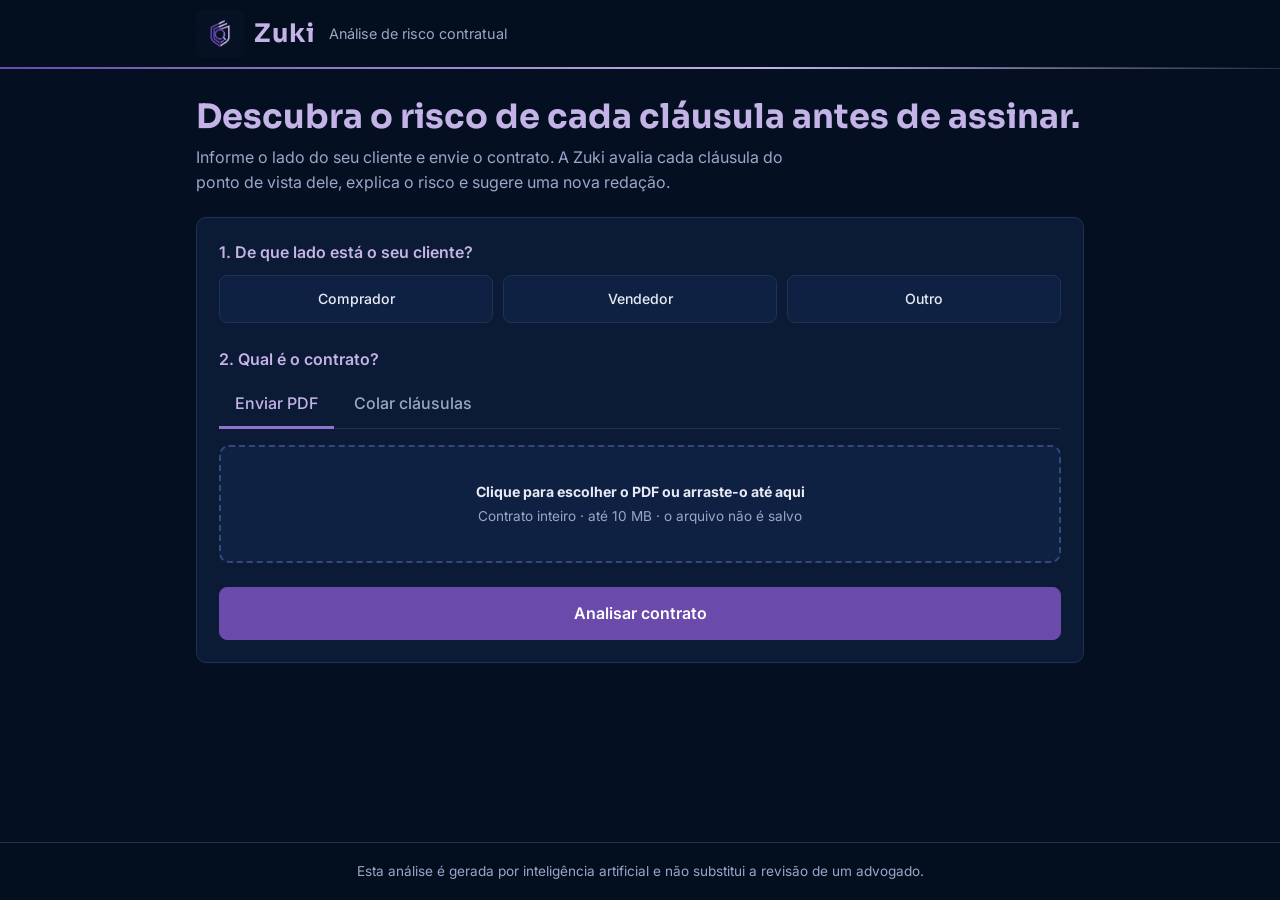
==== public/index.html @ 4d463fc5 "Add files via upload" ====
<!DOCTYPE html>
<html lang="pt-BR">
<head>
  <meta charset="UTF-8">
  <meta name="viewport" content="width=device-width, initial-scale=1">
  <title>Zuki — Análise de risco contratual</title>
  <link rel="preconnect" href="https://fonts.googleapis.com">
  <link rel="stylesheet" href="https://fonts.googleapis.com/css2?family=Inter:wght@400;500;600&family=Sora:wght@600;700&display=swap">
  <link rel="icon" href="logo.webp" type="image/webp">
  <link rel="stylesheet" href="estilo.css">
</head>
<body>
  <header class="topo">
    <div class="conteudo topo-interno">
      <a class="logo" href="/" aria-label="Zuki — início"><img src="logo.webp" alt="" width="48" height="48">Zuki</a>
      <span class="sublogo">Análise de risco contratual</span>
    </div>
  </header>

  <main class="conteudo">
    <!-- ============ FORMULÁRIO ============ -->
    <section id="tela-form">
      <div class="intro">
        <h1>Descubra o risco de cada cláusula antes de assinar.</h1>
        <p>Informe o lado do seu cliente e envie o contrato. A Zuki avalia cada cláusula do ponto de vista dele, explica o risco e sugere uma nova redação.</p>
      </div>

      <form id="form" class="cartao" novalidate>
        <fieldset>
          <legend>1. De que lado está o seu cliente?</legend>
          <div class="lados" role="radiogroup">
            <label class="lado"><input type="radio" name="lado" value="Comprador"><span>Comprador</span></label>
            <label class="lado"><input type="radio" name="lado" value="Vendedor"><span>Vendedor</span></label>
            <label class="lado"><input type="radio" name="lado" value="Outro"><span>Outro</span></label>
          </div>
          <div id="campo-outro" class="oculto">
            <label for="papel-outro">Descreva o papel do cliente</label>
            <input id="papel-outro" type="text" maxlength="100" placeholder="Ex.: locatário, contratante, prestador de serviços">
          </div>
        </fieldset>

        <fieldset>
          <legend>2. Qual é o contrato?</legend>
          <div class="abas" role="tablist">
            <button type="button" role="tab" id="aba-pdf" class="aba ativa" aria-selected="true">Enviar PDF</button>
            <button type="button" role="tab" id="aba-texto" class="aba" aria-selected="false">Colar cláusulas</button>
          </div>

          <div id="painel-pdf">
            <label id="area-pdf" class="area-arquivo" for="arquivo">
              <input id="arquivo" type="file" accept="application/pdf,.pdf">
              <strong id="nome-arquivo">Clique para escolher o PDF ou arraste-o até aqui</strong>
              <span>Contrato inteiro · até 10 MB · o arquivo não é salvo</span>
            </label>
          </div>

          <div id="painel-texto" class="oculto">
            <label for="texto">Cole ou transcreva as cláusulas que deseja analisar</label>
            <textarea id="texto" rows="10" placeholder="CLÁUSULA 1ª – DO OBJETO&#10;..."></textarea>
          </div>
        </fieldset>

        <fieldset id="campo-senha" class="oculto">
          <legend>3. Senha de acesso</legend>
          <input id="senha" type="password" autocomplete="off" placeholder="Senha informada pelo responsável">
        </fieldset>

        <p id="erro-form" class="erro oculto" role="alert"></p>
        <button type="submit" class="botao-principal">Analisar contrato</button>
      </form>
    </section>

    <!-- ============ CARREGANDO ============ -->
    <section id="tela-carregando" class="oculto" aria-live="polite">
      <div class="cartao carregando">
        <div class="spinner" aria-hidden="true"></div>
        <h2 id="msg-carregando">Lendo o contrato…</h2>
        <p>A análise pode levar de alguns segundos a alguns minutos, conforme o tamanho do contrato. Não feche esta página.</p>
      </div>
    </section>

    <!-- ============ RESULTADO ============ -->
    <section id="tela-resultado" class="oculto">
      <div class="barra-acoes nao-imprimir">
        <button type="button" id="btn-nova" class="botao-sec">← Nova análise</button>
        <button type="button" id="btn-pdf" class="botao-principal pequeno">Exportar relatório em PDF</button>
      </div>

      <div id="resumo" class="cartao resumo"></div>

      <div class="filtros nao-imprimir">
        <div>
          <label for="filtro-nota">Filtrar por nota</label>
          <select id="filtro-nota">
            <option value="0">Todas as notas</option>
            <option value="5">5 — Crítico</option>
            <option value="4">4 — Alto</option>
            <option value="3">3 — Moderado</option>
            <option value="2">2 — Baixo</option>
            <option value="1">1 — Mínimo</option>
            <option value="4+">4 ou mais</option>
            <option value="3+">3 ou mais</option>
          </select>
        </div>
        <div>
          <label for="ordem">Ordenar por</label>
          <select id="ordem">
            <option value="contrato">Ordem do contrato</option>
            <option value="maior">Maior risco primeiro</option>
            <option value="menor">Menor risco primeiro</option>
          </select>
        </div>
      </div>

      <div id="lista-clausulas"></div>
      <section id="lacunas" class="oculto"></section>
    </section>
  </main>

  <footer class="rodape">
    <div class="conteudo">Esta análise é gerada por inteligência artificial e não substitui a revisão de um advogado.</div>
  </footer>

  <script src="app.js"></script>
</body>
</html>
---- public/estilo.css ----
/* Identidade da logo: fundo azul-noite, roxo (#6a4aab) e lavanda (#c4b3e6), linhas geométricas */
:root {
  --noite: #030e1f;
  --fundo: #050f22;
  --papel: #0b1a35;
  --papel-2: #0f2142;
  --borda: #1f3156;
  --texto: #e9eaf6;
  --suave: #9aa6c7;
  --roxo: #6a4aab;
  --roxo-claro: #8f72d1;
  --lavanda: #c4b3e6;
  --r1: #3fb27f; --r2: #9ccc3c; --r3: #f0b429; --r4: #f08a3c; --r5: #e5484d;
  --raio: 10px;
  --titulo: "Sora", "Segoe UI", system-ui, sans-serif;
  --sans: "Inter", system-ui, -apple-system, "Segoe UI", Roboto, sans-serif;
  color-scheme: dark;
}

* { box-sizing: border-box; }
html { -webkit-text-size-adjust: 100%; }
body {
  margin: 0; font-family: var(--sans); color: var(--texto); background: var(--fundo);
  line-height: 1.55; min-height: 100vh; display: flex; flex-direction: column;
}
main { flex: 1; padding-block: 28px 48px; }
.conteudo { width: 100%; max-width: 920px; margin-inline: auto; padding-inline: 16px; }
.oculto { display: none !important; }

/* ---------- topo e rodapé ---------- */
.topo { background: var(--noite); border-bottom: 1px solid var(--borda); position: relative; }
.topo::after { content: ""; position: absolute; inset: auto 0 -1px 0; height: 2px; background: linear-gradient(90deg, var(--roxo), var(--lavanda) 60%, transparent); }
.topo-interno { display: flex; align-items: center; gap: 14px; padding-block: 10px; flex-wrap: wrap; }
.logo { display: flex; align-items: center; gap: 10px; font-family: var(--titulo); font-size: 1.6rem; font-weight: 700; color: var(--lavanda); text-decoration: none; letter-spacing: .02em; }
.logo img { width: 48px; height: 48px; display: block; border-radius: 8px; }
.sublogo { color: var(--suave); font-size: .9rem; }
.rodape { background: var(--noite); border-top: 1px solid var(--borda); color: var(--suave); font-size: .85rem; text-align: center; padding-block: 18px; }

/* ---------- formulário ---------- */
.intro h1 { font-family: var(--titulo); font-size: clamp(1.5rem, 4vw, 2.1rem); line-height: 1.2; color: var(--lavanda); margin: 0 0 8px; text-wrap: balance; }
.intro p { color: var(--suave); margin: 0 0 22px; max-width: 62ch; }
.cartao { background: var(--papel); border: 1px solid var(--borda); border-radius: var(--raio); padding: 22px; }
fieldset { border: 0; padding: 0; margin: 0 0 24px; min-width: 0; }
legend { font-weight: 600; color: var(--lavanda); margin-bottom: 10px; padding: 0; }
label { font-size: .88rem; font-weight: 500; display: block; margin-bottom: 6px; }

.lados { display: flex; gap: 10px; flex-wrap: wrap; }
.lado { flex: 1 1 130px; margin: 0; position: relative; }
.lado input { position: absolute; opacity: 0; pointer-events: none; }
.lado span { display: block; text-align: center; padding: 12px; border: 1.5px solid var(--borda); border-radius: 8px; cursor: pointer; font-weight: 500; transition: .15s; background: var(--papel-2); }
.lado span:hover { border-color: var(--roxo-claro); }
.lado input:checked + span { border-color: var(--lavanda); background: var(--roxo); color: #fff; }
.lado input:focus-visible + span { outline: 3px solid var(--lavanda); outline-offset: 2px; }
#campo-outro { margin-top: 14px; }

input[type=text], input[type=password], textarea, select {
  width: 100%; font: inherit; padding: 10px 12px; border: 1.5px solid var(--borda); border-radius: 8px; background: var(--papel-2); color: var(--texto);
}
::placeholder { color: #6f7ba0; }
textarea { resize: vertical; min-height: 180px; }
input:focus, textarea:focus, select:focus { outline: 3px solid rgba(196,179,230,.4); border-color: var(--lavanda); }

.abas { display: flex; gap: 4px; border-bottom: 1.5px solid var(--borda); margin-bottom: 16px; }
.aba { font: inherit; background: none; border: 0; padding: 10px 16px; cursor: pointer; color: var(--suave); border-bottom: 3px solid transparent; margin-bottom: -1.5px; font-weight: 500; }
.aba.ativa { color: var(--lavanda); border-bottom-color: var(--roxo-claro); }

.area-arquivo { display: flex; flex-direction: column; align-items: center; gap: 4px; text-align: center; cursor: pointer; border: 2px dashed #34497a; border-radius: var(--raio); padding: 34px 16px; background: var(--papel-2); margin: 0; transition: .15s; position: relative; }
.area-arquivo:hover, .area-arquivo.arrastando { border-color: var(--lavanda); }
.area-arquivo input { position: absolute; opacity: 0; width: 1px; height: 1px; }
.area-arquivo span { color: var(--suave); font-size: .85rem; font-weight: 400; }
.area-arquivo.tem-arquivo { border-style: solid; border-color: var(--r1); }

.erro { background: #3a1a24; color: #ffb4b8; border: 1px solid #6b2f3a; padding: 10px 14px; border-radius: 8px; margin: 0 0 16px; }

.botao-principal, .botao-sec { font: inherit; font-weight: 600; border-radius: 8px; cursor: pointer; padding: 13px 22px; border: 1.5px solid var(--roxo); }
.botao-principal { background: var(--roxo); color: #fff; width: 100%; font-size: 1rem; }
.botao-principal:hover { background: var(--roxo-claro); border-color: var(--roxo-claro); }
.botao-principal.pequeno { width: auto; padding: 9px 16px; font-size: .9rem; }
.botao-sec { background: transparent; color: var(--lavanda); padding: 9px 16px; font-size: .9rem; border-color: var(--borda); }
.botao-sec:hover { border-color: var(--lavanda); }
button:focus-visible { outline: 3px solid var(--lavanda); outline-offset: 2px; }

/* ---------- carregando ---------- */
.carregando { text-align: center; padding: 56px 22px; }
.carregando h2 { font-family: var(--titulo); color: var(--lavanda); margin: 18px 0 6px; }
.carregando p { color: var(--suave); max-width: 50ch; margin: 0 auto; }
.spinner { width: 46px; height: 46px; margin: 0 auto; border: 4px solid var(--borda); border-top-color: var(--lavanda); border-radius: 50%; animation: gira .9s linear infinite; }
@keyframes gira { to { transform: rotate(360deg); } }
@media (prefers-reduced-motion: reduce) { .spinner { animation-duration: 3s; } }

/* ---------- resultado ---------- */
.barra-acoes { display: flex; justify-content: space-between; gap: 10px; flex-wrap: wrap; margin-bottom: 16px; }
.resumo h2 { font-family: var(--titulo); color: var(--lavanda); margin: 0 0 14px; font-size: 1.35rem; }
.resumo-grade { display: grid; grid-template-columns: 1fr 1fr; gap: 14px 24px; margin: 0 0 18px; }
.resumo-grade div { min-width: 0; }
.resumo dt { font-size: .74rem; text-transform: uppercase; letter-spacing: .07em; color: var(--suave); }
.resumo dd { margin: 2px 0 0; font-weight: 500; }
.nota-media { display: flex; align-items: center; gap: 16px; padding: 14px 0; border-block: 1px solid var(--borda); margin-bottom: 16px; flex-wrap: wrap; }
.nota-1 { --cor: var(--r1); } .nota-2 { --cor: var(--r2); } .nota-3 { --cor: var(--r3); } .nota-4 { --cor: var(--r4); } .nota-5 { --cor: var(--r5); }
.selo { display: inline-flex; align-items: center; justify-content: center; min-width: 54px; height: 54px; padding-inline: 8px; border-radius: 12px; color: #08121f; font-weight: 700; font-size: 1.45rem; font-family: var(--titulo); background: var(--cor, var(--suave)); }
.barras { flex: 1 1 260px; display: grid; gap: 5px; min-width: 0; }
.barra-linha { display: grid; grid-template-columns: 92px 1fr 28px; align-items: center; gap: 8px; font-size: .82rem; }
.barra-fundo { background: var(--papel-2); height: 10px; border-radius: 6px; overflow: hidden; }
.barra-fundo i { display: block; height: 100%; background: var(--cor); border-radius: 6px; }
.criticas h3 { font-family: var(--titulo); color: var(--lavanda); font-size: 1.05rem; margin: 0 0 8px; }
.criticas ol { margin: 0; padding: 0; list-style: none; display: grid; gap: 6px; }
.criticas button { font: inherit; color: inherit; width: 100%; text-align: left; display: flex; gap: 10px; align-items: baseline; background: var(--papel-2); border: 1px solid var(--borda); border-left: 5px solid var(--cor); border-radius: 8px; padding: 8px 12px; cursor: pointer; }
.criticas button:hover { border-color: var(--lavanda); border-left-color: var(--cor); }
.criticas .mini { font-weight: 700; color: var(--cor); }

.filtros { display: flex; gap: 14px; flex-wrap: wrap; margin: 22px 0 14px; }
.filtros > div { flex: 1 1 200px; min-width: 0; }

.clausula { background: var(--papel); border: 1px solid var(--borda); border-left: 8px solid var(--cor); border-radius: var(--raio); margin-bottom: 16px; overflow: hidden; scroll-margin-top: 16px; }
.clausula.destaque { box-shadow: 0 0 0 3px var(--lavanda); }
.cl-topo { display: flex; gap: 14px; align-items: center; padding: 14px 18px; border-bottom: 1px solid var(--borda); }
.cl-topo .selo { height: 46px; min-width: 46px; font-size: 1.2rem; }
.cl-titulo { font-family: var(--titulo); font-size: 1.05rem; font-weight: 600; color: var(--texto); margin: 0; overflow-wrap: anywhere; }
.cl-nivel { font-size: .8rem; color: var(--suave); }
.cl-corpo { padding: 14px 18px 18px; display: grid; gap: 14px; }
.cl-corpo h4 { margin: 0 0 4px; font-size: .74rem; text-transform: uppercase; letter-spacing: .07em; color: var(--suave); }
.cl-corpo p { margin: 0; white-space: pre-line; overflow-wrap: anywhere; }
.etiquetas { display: flex; flex-wrap: wrap; gap: 6px; }
.etiqueta { font-size: .8rem; background: rgba(106,74,171,.25); color: var(--lavanda); border: 1px solid rgba(143,114,209,.5); padding: 2px 10px; border-radius: 99px; }
details.original summary { cursor: pointer; font-weight: 500; color: var(--lavanda); }
details.original blockquote { margin: 8px 0 0; padding: 10px 14px; background: var(--papel-2); border-left: 3px solid var(--roxo); white-space: pre-wrap; font-size: .9rem; color: #cfd4ea; overflow-wrap: anywhere; }
.melhorar { background: var(--papel-2); border: 1px solid var(--borda); border-radius: 8px; padding: 12px 14px; display: grid; gap: 10px; }
.redacao { background: var(--noite); border: 1px dashed var(--roxo-claro); border-radius: 6px; padding: 10px 12px; font-size: .92rem; white-space: pre-wrap; overflow-wrap: anywhere; }
.copiar { font: inherit; font-size: .8rem; justify-self: start; color: var(--lavanda); background: transparent; border: 1px solid var(--borda); border-radius: 6px; padding: 4px 10px; cursor: pointer; }
.copiar:hover { border-color: var(--lavanda); }
.vazio { text-align: center; color: var(--suave); padding: 30px; }

#lacunas { margin-top: 32px; }
.lacunas-titulo { font-family: var(--titulo); color: var(--lavanda); font-size: 1.2rem; margin: 0 0 10px; }
.lacuna { background: var(--papel); border: 1px solid var(--borda); border-left: 8px solid var(--roxo-claro); border-radius: var(--raio); padding: 14px 18px; margin-bottom: 12px; }
.lacuna h3 { margin: 0 0 4px; font-size: 1rem; display: flex; gap: 8px; align-items: center; flex-wrap: wrap; }
.lacuna p { margin: 6px 0 0; white-space: pre-line; overflow-wrap: anywhere; }
.tag { font-family: var(--sans); font-size: .72rem; font-weight: 600; text-transform: uppercase; letter-spacing: .05em; padding: 2px 8px; border-radius: 99px; background: rgba(196,179,230,.15); color: var(--lavanda); }

@media (max-width: 600px) {
  .resumo-grade { grid-template-columns: 1fr; }
  .cartao { padding: 16px; }
  .barra-acoes .botao-principal { width: 100%; }
}

/* ---------- impressão / exportar PDF (versão clara, para gastar menos tinta) ---------- */
@media print {
  @page { margin: 14mm; }
  :root { --fundo: #fff; --papel: #fff; --papel-2: #f4f2fa; --noite: #fff; --borda: #cfc9e2; --texto: #1c1f2e; --suave: #55597a; --lavanda: #3d2a78; --roxo: #6a4aab; --roxo-claro: #6a4aab; }
  body { background: #fff; font-size: 11pt; }
  .nao-imprimir { display: none !important; }
  main { padding: 10px 0; }
  .cartao, .lacuna { break-inside: avoid; }
  .clausula { break-inside: auto; }
  .cl-topo, .melhorar { break-inside: avoid; }
  .redacao { background: #fff; }
  .selo, .barra-fundo i, .clausula, .lacuna, .etiqueta { -webkit-print-color-adjust: exact; print-color-adjust: exact; }
  .rodape { border-top: 1px solid #999; padding-block: 8px; }
}
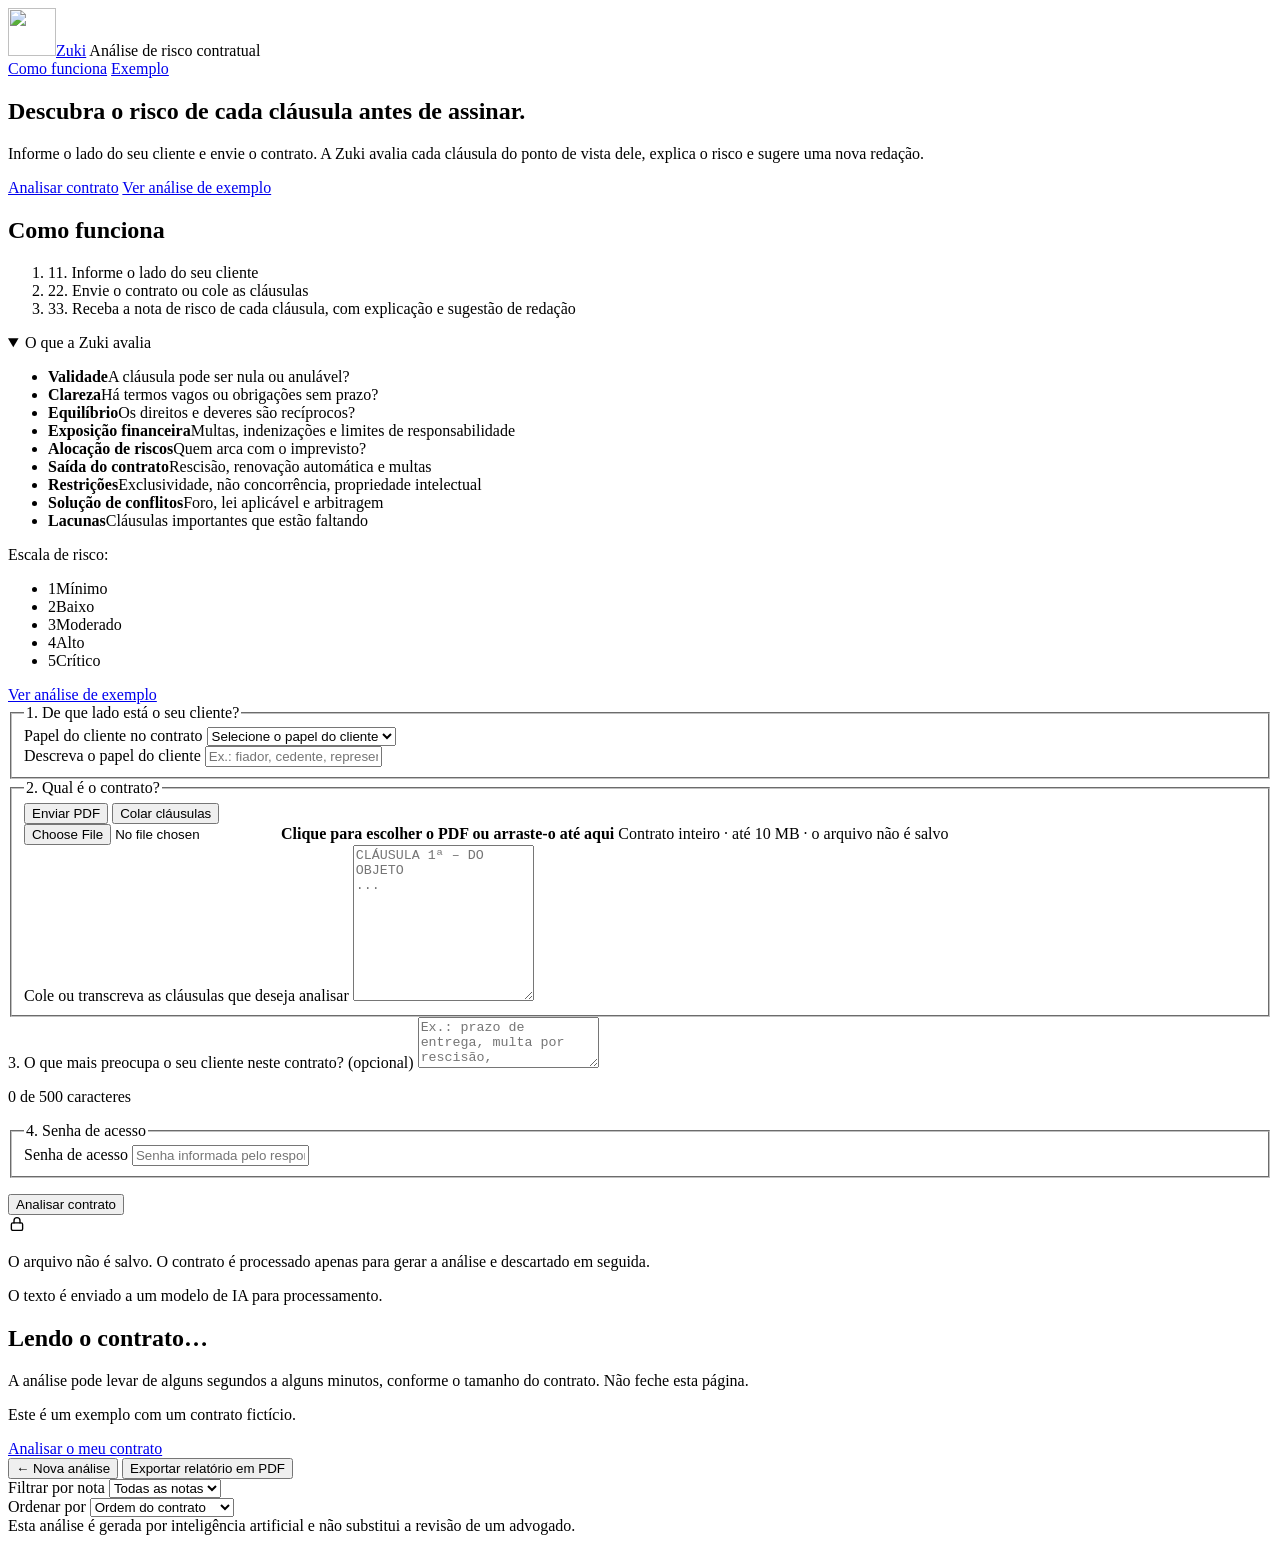
==== commit 408a83e2: "Improve Zuki site with new example page and maintain existing functionality (6ac4f4fc9bf17bae4a51110" ====
--- a/public/index.html
+++ b/public/index.html
@@ -6,14 +6,18 @@
   <title>Zuki — Análise de risco contratual</title>
   <link rel="preconnect" href="https://fonts.googleapis.com">
   <link rel="stylesheet" href="https://fonts.googleapis.com/css2?family=Inter:wght@400;500;600&family=Sora:wght@600;700&display=swap">
-  <link rel="icon" href="logo.webp" type="image/webp">
-  <link rel="stylesheet" href="estilo.css">
+  <link rel="icon" href="/logo.webp" type="image/webp">
+  <link rel="stylesheet" href="/estilo.css">
 </head>
 <body>
   <header class="topo">
     <div class="conteudo topo-interno">
-      <a class="logo" href="/" aria-label="Zuki — início"><img src="logo.webp" alt="" width="48" height="48">Zuki</a>
+      <a class="logo" href="/" aria-label="Zuki — início"><img src="/logo.webp" alt="" width="48" height="48">Zuki</a>
       <span class="sublogo">Análise de risco contratual</span>
+      <nav class="menu" aria-label="Menu principal">
+        <a href="/#como-funciona">Como funciona</a>
+        <a href="/exemplo" id="menu-exemplo">Exemplo</a>
+      </nav>
     </div>
   </header>
 
@@ -23,19 +27,91 @@
       <div class="intro">
         <h1>Descubra o risco de cada cláusula antes de assinar.</h1>
         <p>Informe o lado do seu cliente e envie o contrato. A Zuki avalia cada cláusula do ponto de vista dele, explica o risco e sugere uma nova redação.</p>
-      </div>
+        <div class="intro-acoes">
+          <a href="#form" class="botao-principal link-botao">Analisar contrato</a>
+          <a href="/exemplo" class="botao-sec link-botao">Ver análise de exemplo</a>
+        </div>
+      </div>
+
+      <section id="como-funciona" class="como-funciona" aria-labelledby="titulo-como-funciona">
+        <h2 id="titulo-como-funciona" class="secao-titulo">Como funciona</h2>
+        <ol class="passos">
+          <li><span class="passo-num" aria-hidden="true">1</span><span><span class="sr-only">1. </span>Informe o lado do seu cliente</span></li>
+          <li><span class="passo-num" aria-hidden="true">2</span><span><span class="sr-only">2. </span>Envie o contrato ou cole as cláusulas</span></li>
+          <li><span class="passo-num" aria-hidden="true">3</span><span><span class="sr-only">3. </span>Receba a nota de risco de cada cláusula, com explicação e sugestão de redação</span></li>
+        </ol>
+
+        <details id="criterios-det" class="criterios-det" open>
+          <summary class="subtitulo">O que a Zuki avalia</summary>
+          <ul class="criterios-lista">
+            <li><strong>Validade</strong><span>A cláusula pode ser nula ou anulável?</span></li>
+            <li><strong>Clareza</strong><span>Há termos vagos ou obrigações sem prazo?</span></li>
+            <li><strong>Equilíbrio</strong><span>Os direitos e deveres são recíprocos?</span></li>
+            <li><strong>Exposição financeira</strong><span>Multas, indenizações e limites de responsabilidade</span></li>
+            <li><strong>Alocação de riscos</strong><span>Quem arca com o imprevisto?</span></li>
+            <li><strong>Saída do contrato</strong><span>Rescisão, renovação automática e multas</span></li>
+            <li><strong>Restrições</strong><span>Exclusividade, não concorrência, propriedade intelectual</span></li>
+            <li><strong>Solução de conflitos</strong><span>Foro, lei aplicável e arbitragem</span></li>
+            <li><strong>Lacunas</strong><span>Cláusulas importantes que estão faltando</span></li>
+          </ul>
+        </details>
+
+        <div class="escala">
+          <span class="escala-rotulo">Escala de risco:</span>
+          <ul class="escala-lista">
+            <li class="nota-1"><span class="selo mini-selo">1</span>Mínimo</li>
+            <li class="nota-2"><span class="selo mini-selo">2</span>Baixo</li>
+            <li class="nota-3"><span class="selo mini-selo">3</span>Moderado</li>
+            <li class="nota-4"><span class="selo mini-selo">4</span>Alto</li>
+            <li class="nota-5"><span class="selo mini-selo">5</span>Crítico</li>
+          </ul>
+          <a href="/exemplo" class="botao-sec link-botao">Ver análise de exemplo</a>
+        </div>
+      </section>
 
       <form id="form" class="cartao" novalidate>
         <fieldset>
           <legend>1. De que lado está o seu cliente?</legend>
-          <div class="lados" role="radiogroup">
-            <label class="lado"><input type="radio" name="lado" value="Comprador"><span>Comprador</span></label>
-            <label class="lado"><input type="radio" name="lado" value="Vendedor"><span>Vendedor</span></label>
-            <label class="lado"><input type="radio" name="lado" value="Outro"><span>Outro</span></label>
-          </div>
+          <label for="lado">Papel do cliente no contrato</label>
+          <select id="lado" name="lado" required>
+            <option value="" selected disabled>Selecione o papel do cliente</option>
+            <optgroup label="Compra e venda">
+              <option value="Comprador" data-contrato="compra e venda">Comprador</option>
+              <option value="Vendedor" data-contrato="compra e venda">Vendedor</option>
+            </optgroup>
+            <optgroup label="Locação">
+              <option value="Locador" data-contrato="locação">Locador</option>
+              <option value="Locatário" data-contrato="locação">Locatário</option>
+            </optgroup>
+            <optgroup label="Prestação de serviços">
+              <option value="Contratante" data-contrato="prestação de serviços">Contratante</option>
+              <option value="Contratado (prestador)" data-contrato="prestação de serviços">Contratado (prestador)</option>
+            </optgroup>
+            <optgroup label="Trabalho">
+              <option value="Empregador" data-contrato="trabalho">Empregador</option>
+              <option value="Empregado" data-contrato="trabalho">Empregado</option>
+            </optgroup>
+            <optgroup label="Empréstimo ou financiamento">
+              <option value="Credor" data-contrato="empréstimo ou financiamento">Credor</option>
+              <option value="Devedor" data-contrato="empréstimo ou financiamento">Devedor</option>
+            </optgroup>
+            <optgroup label="Franquia">
+              <option value="Franqueador" data-contrato="franquia">Franqueador</option>
+              <option value="Franqueado" data-contrato="franquia">Franqueado</option>
+            </optgroup>
+            <optgroup label="Licenciamento">
+              <option value="Licenciante" data-contrato="licenciamento">Licenciante</option>
+              <option value="Licenciado" data-contrato="licenciamento">Licenciado</option>
+            </optgroup>
+            <optgroup label="Sociedade ou investimento">
+              <option value="Sócio ou investidor" data-contrato="sociedade ou investimento">Sócio ou investidor</option>
+              <option value="Sociedade" data-contrato="sociedade ou investimento">Sociedade</option>
+            </optgroup>
+            <option value="Outro">Outro</option>
+          </select>
           <div id="campo-outro" class="oculto">
             <label for="papel-outro">Descreva o papel do cliente</label>
-            <input id="papel-outro" type="text" maxlength="100" placeholder="Ex.: locatário, contratante, prestador de serviços">
+            <input id="papel-outro" type="text" maxlength="100" placeholder="Ex.: fiador, cedente, representante comercial">
           </div>
         </fieldset>
 
@@ -60,13 +136,27 @@
           </div>
         </fieldset>
 
+        <div class="passo">
+          <label for="preocupacoes" class="titulo-passo">3. O que mais preocupa o seu cliente neste contrato? (opcional)</label>
+          <textarea id="preocupacoes" class="curto" rows="3" maxlength="500" aria-describedby="contador-preocupacoes" placeholder="Ex.: prazo de entrega, multa por rescisão, responsabilidade por defeitos"></textarea>
+          <p id="contador-preocupacoes" class="contador">0 de 500 caracteres</p>
+        </div>
+
         <fieldset id="campo-senha" class="oculto">
-          <legend>3. Senha de acesso</legend>
+          <legend>4. Senha de acesso</legend>
+          <label for="senha" class="sr-only">Senha de acesso</label>
           <input id="senha" type="password" autocomplete="off" placeholder="Senha informada pelo responsável">
         </fieldset>
 
         <p id="erro-form" class="erro oculto" role="alert"></p>
         <button type="submit" class="botao-principal">Analisar contrato</button>
+        <div class="privacidade">
+          <svg class="cadeado" viewBox="0 0 24 24" width="18" height="18" aria-hidden="true" focusable="false"><rect x="4.5" y="10.5" width="15" height="10" rx="2" fill="none" stroke="currentColor" stroke-width="1.8"/><path d="M8 10.5V7.5a4 4 0 0 1 8 0v3" fill="none" stroke="currentColor" stroke-width="1.8" stroke-linecap="round"/></svg>
+          <div>
+            <p>O arquivo não é salvo. O contrato é processado apenas para gerar a análise e descartado em seguida.</p>
+            <p class="privacidade-menor">O texto é enviado a um modelo de IA para processamento.</p>
+          </div>
+        </div>
       </form>
     </section>
 
@@ -81,6 +171,10 @@
 
     <!-- ============ RESULTADO ============ -->
     <section id="tela-resultado" class="oculto">
+      <div id="faixa-exemplo" class="faixa-exemplo oculto" role="note">
+        <p>Este é um exemplo com um contrato fictício.</p>
+        <a href="/#form" class="botao-principal pequeno link-botao nao-imprimir">Analisar o meu contrato</a>
+      </div>
       <div class="barra-acoes nao-imprimir">
         <button type="button" id="btn-nova" class="botao-sec">← Nova análise</button>
         <button type="button" id="btn-pdf" class="botao-principal pequeno">Exportar relatório em PDF</button>
@@ -121,6 +215,6 @@
     <div class="conteudo">Esta análise é gerada por inteligência artificial e não substitui a revisão de um advogado.</div>
   </footer>
 
-  <script src="app.js"></script>
+  <script src="/app.js"></script>
 </body>
 </html>
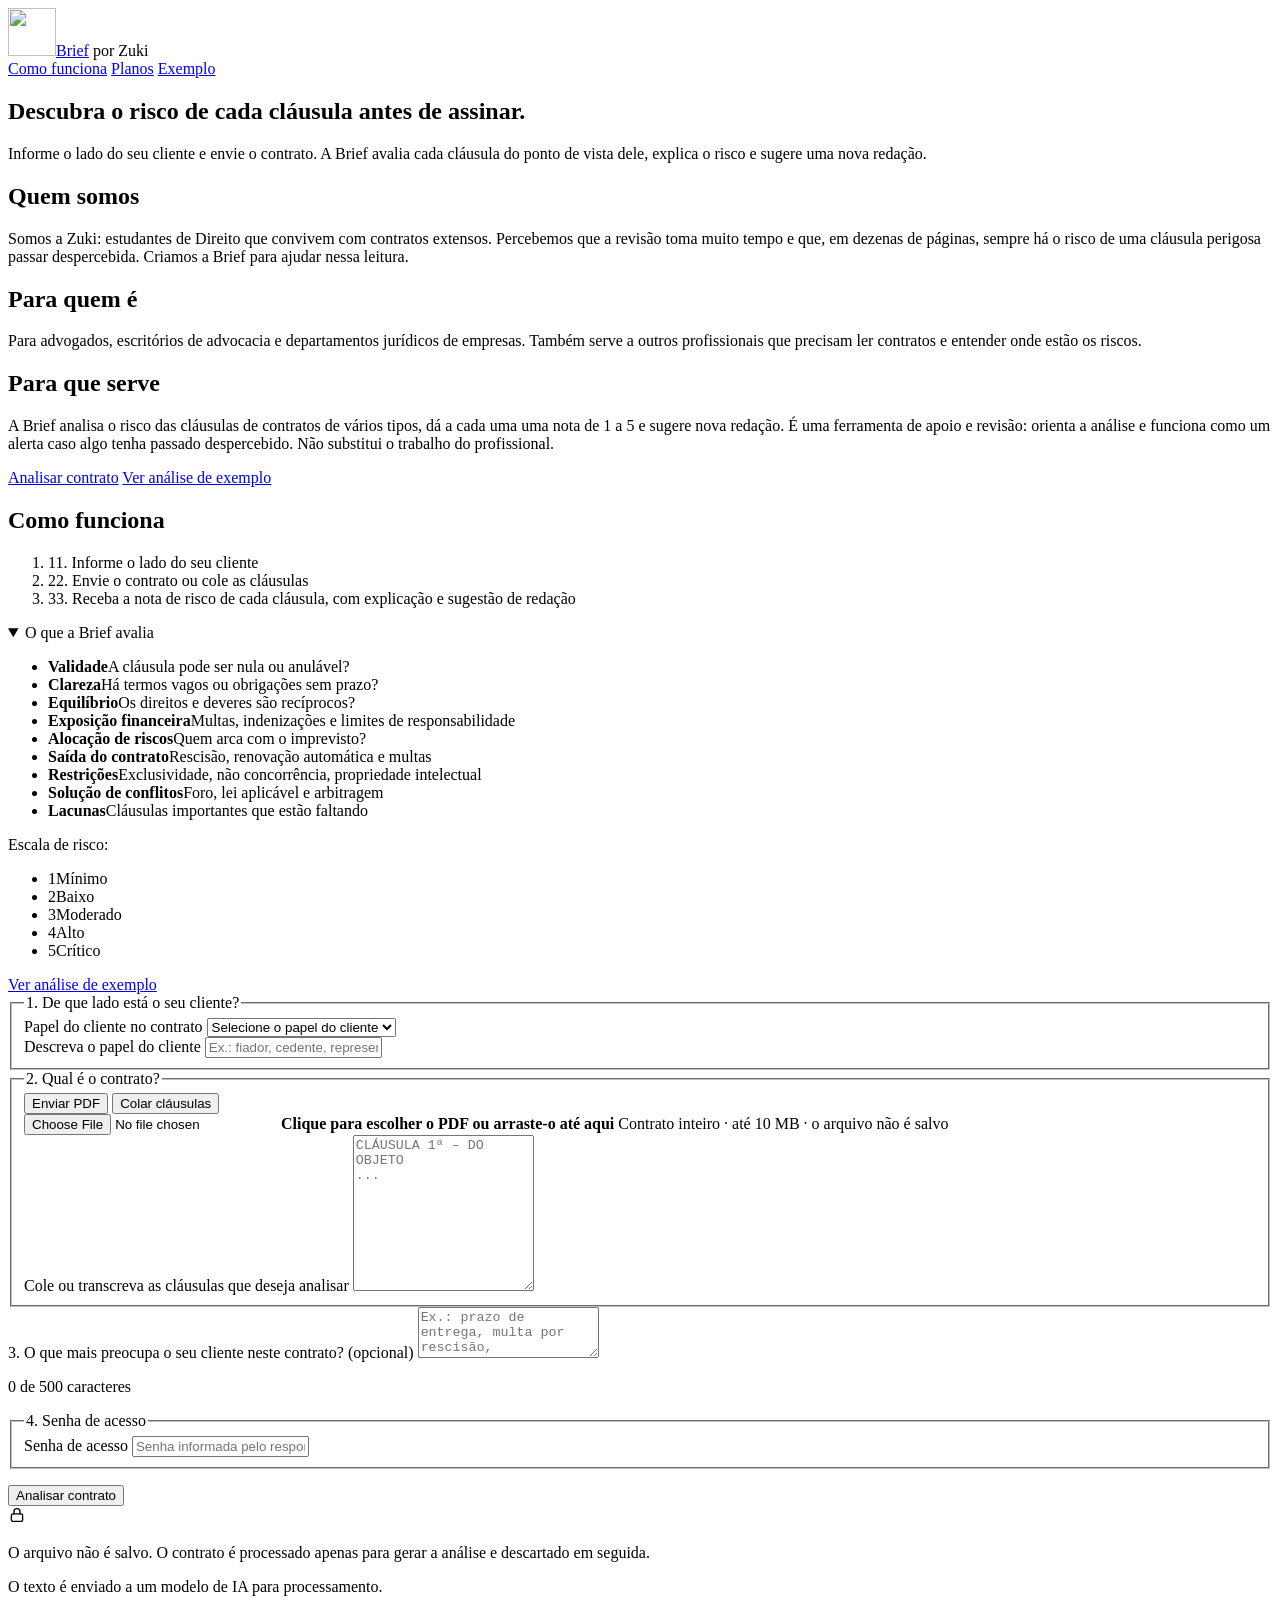
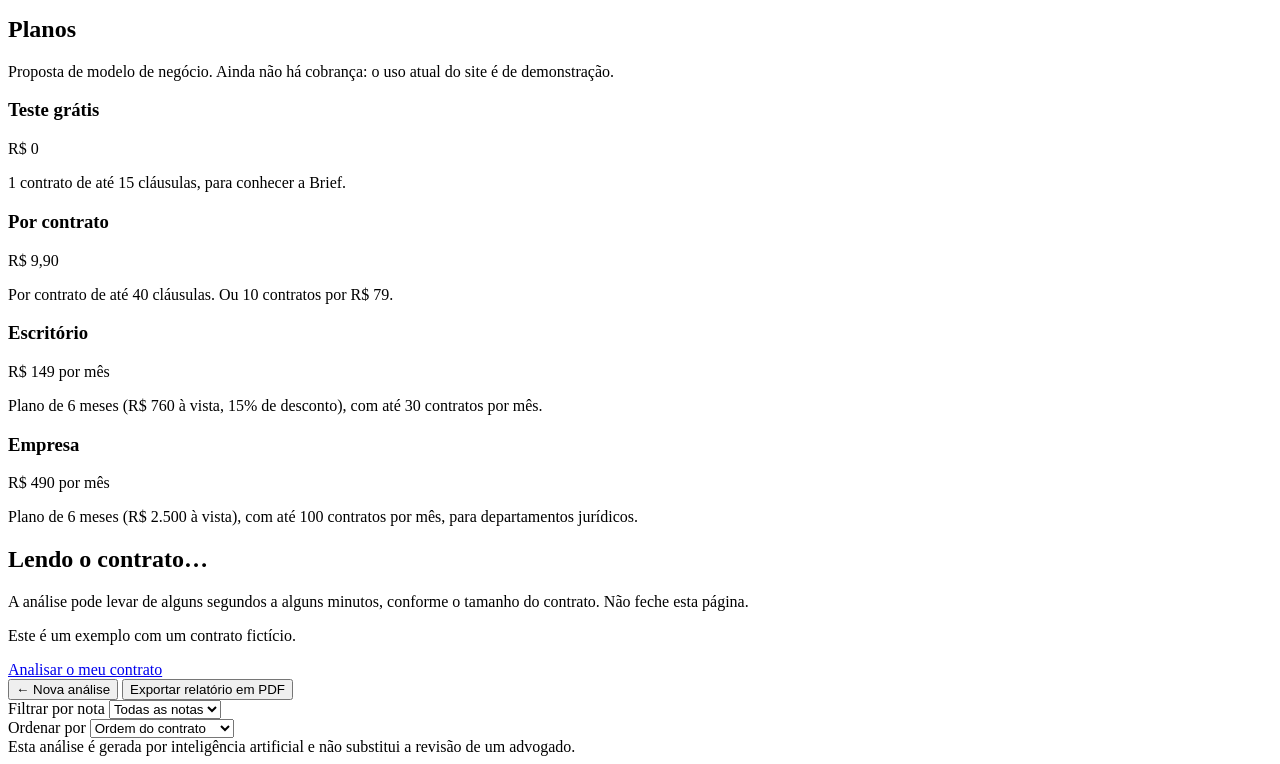
==== commit 7dfc89cb: "Add files via upload" ====
--- a/public/index.html
+++ b/public/index.html
@@ -1,220 +1,264 @@
-<!DOCTYPE html>
-<html lang="pt-BR">
-<head>
-  <meta charset="UTF-8">
-  <meta name="viewport" content="width=device-width, initial-scale=1">
-  <title>Zuki — Análise de risco contratual</title>
-  <link rel="preconnect" href="https://fonts.googleapis.com">
-  <link rel="stylesheet" href="https://fonts.googleapis.com/css2?family=Inter:wght@400;500;600&family=Sora:wght@600;700&display=swap">
-  <link rel="icon" href="/logo.webp" type="image/webp">
-  <link rel="stylesheet" href="/estilo.css">
-</head>
-<body>
-  <header class="topo">
-    <div class="conteudo topo-interno">
-      <a class="logo" href="/" aria-label="Zuki — início"><img src="/logo.webp" alt="" width="48" height="48">Zuki</a>
-      <span class="sublogo">Análise de risco contratual</span>
-      <nav class="menu" aria-label="Menu principal">
-        <a href="/#como-funciona">Como funciona</a>
-        <a href="/exemplo" id="menu-exemplo">Exemplo</a>
-      </nav>
-    </div>
-  </header>
-
-  <main class="conteudo">
-    <!-- ============ FORMULÁRIO ============ -->
-    <section id="tela-form">
-      <div class="intro">
-        <h1>Descubra o risco de cada cláusula antes de assinar.</h1>
-        <p>Informe o lado do seu cliente e envie o contrato. A Zuki avalia cada cláusula do ponto de vista dele, explica o risco e sugere uma nova redação.</p>
-        <div class="intro-acoes">
-          <a href="#form" class="botao-principal link-botao">Analisar contrato</a>
-          <a href="/exemplo" class="botao-sec link-botao">Ver análise de exemplo</a>
-        </div>
-      </div>
-
-      <section id="como-funciona" class="como-funciona" aria-labelledby="titulo-como-funciona">
-        <h2 id="titulo-como-funciona" class="secao-titulo">Como funciona</h2>
-        <ol class="passos">
-          <li><span class="passo-num" aria-hidden="true">1</span><span><span class="sr-only">1. </span>Informe o lado do seu cliente</span></li>
-          <li><span class="passo-num" aria-hidden="true">2</span><span><span class="sr-only">2. </span>Envie o contrato ou cole as cláusulas</span></li>
-          <li><span class="passo-num" aria-hidden="true">3</span><span><span class="sr-only">3. </span>Receba a nota de risco de cada cláusula, com explicação e sugestão de redação</span></li>
-        </ol>
-
-        <details id="criterios-det" class="criterios-det" open>
-          <summary class="subtitulo">O que a Zuki avalia</summary>
-          <ul class="criterios-lista">
-            <li><strong>Validade</strong><span>A cláusula pode ser nula ou anulável?</span></li>
-            <li><strong>Clareza</strong><span>Há termos vagos ou obrigações sem prazo?</span></li>
-            <li><strong>Equilíbrio</strong><span>Os direitos e deveres são recíprocos?</span></li>
-            <li><strong>Exposição financeira</strong><span>Multas, indenizações e limites de responsabilidade</span></li>
-            <li><strong>Alocação de riscos</strong><span>Quem arca com o imprevisto?</span></li>
-            <li><strong>Saída do contrato</strong><span>Rescisão, renovação automática e multas</span></li>
-            <li><strong>Restrições</strong><span>Exclusividade, não concorrência, propriedade intelectual</span></li>
-            <li><strong>Solução de conflitos</strong><span>Foro, lei aplicável e arbitragem</span></li>
-            <li><strong>Lacunas</strong><span>Cláusulas importantes que estão faltando</span></li>
-          </ul>
-        </details>
-
-        <div class="escala">
-          <span class="escala-rotulo">Escala de risco:</span>
-          <ul class="escala-lista">
-            <li class="nota-1"><span class="selo mini-selo">1</span>Mínimo</li>
-            <li class="nota-2"><span class="selo mini-selo">2</span>Baixo</li>
-            <li class="nota-3"><span class="selo mini-selo">3</span>Moderado</li>
-            <li class="nota-4"><span class="selo mini-selo">4</span>Alto</li>
-            <li class="nota-5"><span class="selo mini-selo">5</span>Crítico</li>
-          </ul>
-          <a href="/exemplo" class="botao-sec link-botao">Ver análise de exemplo</a>
-        </div>
-      </section>
-
-      <form id="form" class="cartao" novalidate>
-        <fieldset>
-          <legend>1. De que lado está o seu cliente?</legend>
-          <label for="lado">Papel do cliente no contrato</label>
-          <select id="lado" name="lado" required>
-            <option value="" selected disabled>Selecione o papel do cliente</option>
-            <optgroup label="Compra e venda">
-              <option value="Comprador" data-contrato="compra e venda">Comprador</option>
-              <option value="Vendedor" data-contrato="compra e venda">Vendedor</option>
-            </optgroup>
-            <optgroup label="Locação">
-              <option value="Locador" data-contrato="locação">Locador</option>
-              <option value="Locatário" data-contrato="locação">Locatário</option>
-            </optgroup>
-            <optgroup label="Prestação de serviços">
-              <option value="Contratante" data-contrato="prestação de serviços">Contratante</option>
-              <option value="Contratado (prestador)" data-contrato="prestação de serviços">Contratado (prestador)</option>
-            </optgroup>
-            <optgroup label="Trabalho">
-              <option value="Empregador" data-contrato="trabalho">Empregador</option>
-              <option value="Empregado" data-contrato="trabalho">Empregado</option>
-            </optgroup>
-            <optgroup label="Empréstimo ou financiamento">
-              <option value="Credor" data-contrato="empréstimo ou financiamento">Credor</option>
-              <option value="Devedor" data-contrato="empréstimo ou financiamento">Devedor</option>
-            </optgroup>
-            <optgroup label="Franquia">
-              <option value="Franqueador" data-contrato="franquia">Franqueador</option>
-              <option value="Franqueado" data-contrato="franquia">Franqueado</option>
-            </optgroup>
-            <optgroup label="Licenciamento">
-              <option value="Licenciante" data-contrato="licenciamento">Licenciante</option>
-              <option value="Licenciado" data-contrato="licenciamento">Licenciado</option>
-            </optgroup>
-            <optgroup label="Sociedade ou investimento">
-              <option value="Sócio ou investidor" data-contrato="sociedade ou investimento">Sócio ou investidor</option>
-              <option value="Sociedade" data-contrato="sociedade ou investimento">Sociedade</option>
-            </optgroup>
-            <option value="Outro">Outro</option>
-          </select>
-          <div id="campo-outro" class="oculto">
-            <label for="papel-outro">Descreva o papel do cliente</label>
-            <input id="papel-outro" type="text" maxlength="100" placeholder="Ex.: fiador, cedente, representante comercial">
-          </div>
-        </fieldset>
-
-        <fieldset>
-          <legend>2. Qual é o contrato?</legend>
-          <div class="abas" role="tablist">
-            <button type="button" role="tab" id="aba-pdf" class="aba ativa" aria-selected="true">Enviar PDF</button>
-            <button type="button" role="tab" id="aba-texto" class="aba" aria-selected="false">Colar cláusulas</button>
-          </div>
-
-          <div id="painel-pdf">
-            <label id="area-pdf" class="area-arquivo" for="arquivo">
-              <input id="arquivo" type="file" accept="application/pdf,.pdf">
-              <strong id="nome-arquivo">Clique para escolher o PDF ou arraste-o até aqui</strong>
-              <span>Contrato inteiro · até 10 MB · o arquivo não é salvo</span>
-            </label>
-          </div>
-
-          <div id="painel-texto" class="oculto">
-            <label for="texto">Cole ou transcreva as cláusulas que deseja analisar</label>
-            <textarea id="texto" rows="10" placeholder="CLÁUSULA 1ª – DO OBJETO&#10;..."></textarea>
-          </div>
-        </fieldset>
-
-        <div class="passo">
-          <label for="preocupacoes" class="titulo-passo">3. O que mais preocupa o seu cliente neste contrato? (opcional)</label>
-          <textarea id="preocupacoes" class="curto" rows="3" maxlength="500" aria-describedby="contador-preocupacoes" placeholder="Ex.: prazo de entrega, multa por rescisão, responsabilidade por defeitos"></textarea>
-          <p id="contador-preocupacoes" class="contador">0 de 500 caracteres</p>
-        </div>
-
-        <fieldset id="campo-senha" class="oculto">
-          <legend>4. Senha de acesso</legend>
-          <label for="senha" class="sr-only">Senha de acesso</label>
-          <input id="senha" type="password" autocomplete="off" placeholder="Senha informada pelo responsável">
-        </fieldset>
-
-        <p id="erro-form" class="erro oculto" role="alert"></p>
-        <button type="submit" class="botao-principal">Analisar contrato</button>
-        <div class="privacidade">
-          <svg class="cadeado" viewBox="0 0 24 24" width="18" height="18" aria-hidden="true" focusable="false"><rect x="4.5" y="10.5" width="15" height="10" rx="2" fill="none" stroke="currentColor" stroke-width="1.8"/><path d="M8 10.5V7.5a4 4 0 0 1 8 0v3" fill="none" stroke="currentColor" stroke-width="1.8" stroke-linecap="round"/></svg>
-          <div>
-            <p>O arquivo não é salvo. O contrato é processado apenas para gerar a análise e descartado em seguida.</p>
-            <p class="privacidade-menor">O texto é enviado a um modelo de IA para processamento.</p>
-          </div>
-        </div>
-      </form>
-    </section>
-
-    <!-- ============ CARREGANDO ============ -->
-    <section id="tela-carregando" class="oculto" aria-live="polite">
-      <div class="cartao carregando">
-        <div class="spinner" aria-hidden="true"></div>
-        <h2 id="msg-carregando">Lendo o contrato…</h2>
-        <p>A análise pode levar de alguns segundos a alguns minutos, conforme o tamanho do contrato. Não feche esta página.</p>
-      </div>
-    </section>
-
-    <!-- ============ RESULTADO ============ -->
-    <section id="tela-resultado" class="oculto">
-      <div id="faixa-exemplo" class="faixa-exemplo oculto" role="note">
-        <p>Este é um exemplo com um contrato fictício.</p>
-        <a href="/#form" class="botao-principal pequeno link-botao nao-imprimir">Analisar o meu contrato</a>
-      </div>
-      <div class="barra-acoes nao-imprimir">
-        <button type="button" id="btn-nova" class="botao-sec">← Nova análise</button>
-        <button type="button" id="btn-pdf" class="botao-principal pequeno">Exportar relatório em PDF</button>
-      </div>
-
-      <div id="resumo" class="cartao resumo"></div>
-
-      <div class="filtros nao-imprimir">
-        <div>
-          <label for="filtro-nota">Filtrar por nota</label>
-          <select id="filtro-nota">
-            <option value="0">Todas as notas</option>
-            <option value="5">5 — Crítico</option>
-            <option value="4">4 — Alto</option>
-            <option value="3">3 — Moderado</option>
-            <option value="2">2 — Baixo</option>
-            <option value="1">1 — Mínimo</option>
-            <option value="4+">4 ou mais</option>
-            <option value="3+">3 ou mais</option>
-          </select>
-        </div>
-        <div>
-          <label for="ordem">Ordenar por</label>
-          <select id="ordem">
-            <option value="contrato">Ordem do contrato</option>
-            <option value="maior">Maior risco primeiro</option>
-            <option value="menor">Menor risco primeiro</option>
-          </select>
-        </div>
-      </div>
-
-      <div id="lista-clausulas"></div>
-      <section id="lacunas" class="oculto"></section>
-    </section>
-  </main>
-
-  <footer class="rodape">
-    <div class="conteudo">Esta análise é gerada por inteligência artificial e não substitui a revisão de um advogado.</div>
-  </footer>
-
-  <script src="/app.js"></script>
-</body>
-</html>
+<!DOCTYPE html>
+<html lang="pt-BR">
+<head>
+  <meta charset="UTF-8">
+  <meta name="viewport" content="width=device-width, initial-scale=1">
+  <title>Brief — Análise de risco contratual</title>
+  <link rel="preconnect" href="https://fonts.googleapis.com">
+  <link rel="stylesheet" href="https://fonts.googleapis.com/css2?family=IBM+Plex+Sans:wght@400;500;600;700&display=swap">
+  <link rel="icon" href="/logo.webp" type="image/webp">
+  <link rel="stylesheet" href="/estilo.css">
+</head>
+<body>
+  <header class="topo">
+    <div class="conteudo topo-interno">
+      <a class="logo" href="/" aria-label="Brief, por Zuki — início"><img src="/logo.webp" alt="" width="48" height="48">Brief</a>
+      <span class="sublogo">por Zuki</span>
+      <nav class="menu" aria-label="Menu principal">
+        <a href="/#como-funciona">Como funciona</a>
+        <a href="/#planos">Planos</a>
+        <a href="/exemplo" id="menu-exemplo">Exemplo</a>
+      </nav>
+    </div>
+  </header>
+
+  <main class="conteudo">
+    <!-- ============ FORMULÁRIO ============ -->
+    <section id="tela-form">
+      <div class="intro">
+        <h1>Descubra o risco de cada cláusula antes de assinar.</h1>
+        <p>Informe o lado do seu cliente e envie o contrato. A Brief avalia cada cláusula do ponto de vista dele, explica o risco e sugere uma nova redação.</p>
+
+        <div class="capa" role="list">
+          <article class="capa-bloco" role="listitem">
+            <h2>Quem somos</h2>
+            <p>Somos a Zuki: estudantes de Direito que convivem com contratos extensos. Percebemos que a revisão toma muito tempo e que, em dezenas de páginas, sempre há o risco de uma cláusula perigosa passar despercebida. Criamos a Brief para ajudar nessa leitura.</p>
+          </article>
+          <article class="capa-bloco" role="listitem">
+            <h2>Para quem é</h2>
+            <p>Para advogados, escritórios de advocacia e departamentos jurídicos de empresas. Também serve a outros profissionais que precisam ler contratos e entender onde estão os riscos.</p>
+          </article>
+          <article class="capa-bloco" role="listitem">
+            <h2>Para que serve</h2>
+            <p>A Brief analisa o risco das cláusulas de contratos de vários tipos, dá a cada uma uma nota de 1 a 5 e sugere nova redação. É uma ferramenta de apoio e revisão: orienta a análise e funciona como um alerta caso algo tenha passado despercebido. Não substitui o trabalho do profissional.</p>
+          </article>
+        </div>
+
+        <div class="intro-acoes">
+          <a href="#form" class="botao-principal link-botao">Analisar contrato</a>
+          <a href="/exemplo" class="botao-sec link-botao">Ver análise de exemplo</a>
+        </div>
+      </div>
+
+      <section id="como-funciona" class="como-funciona" aria-labelledby="titulo-como-funciona">
+        <h2 id="titulo-como-funciona" class="secao-titulo">Como funciona</h2>
+        <ol class="passos">
+          <li><span class="passo-num" aria-hidden="true">1</span><span><span class="sr-only">1. </span>Informe o lado do seu cliente</span></li>
+          <li><span class="passo-num" aria-hidden="true">2</span><span><span class="sr-only">2. </span>Envie o contrato ou cole as cláusulas</span></li>
+          <li><span class="passo-num" aria-hidden="true">3</span><span><span class="sr-only">3. </span>Receba a nota de risco de cada cláusula, com explicação e sugestão de redação</span></li>
+        </ol>
+
+        <details id="criterios-det" class="criterios-det" open>
+          <summary class="subtitulo">O que a Brief avalia</summary>
+          <ul class="criterios-lista">
+            <li><strong>Validade</strong><span>A cláusula pode ser nula ou anulável?</span></li>
+            <li><strong>Clareza</strong><span>Há termos vagos ou obrigações sem prazo?</span></li>
+            <li><strong>Equilíbrio</strong><span>Os direitos e deveres são recíprocos?</span></li>
+            <li><strong>Exposição financeira</strong><span>Multas, indenizações e limites de responsabilidade</span></li>
+            <li><strong>Alocação de riscos</strong><span>Quem arca com o imprevisto?</span></li>
+            <li><strong>Saída do contrato</strong><span>Rescisão, renovação automática e multas</span></li>
+            <li><strong>Restrições</strong><span>Exclusividade, não concorrência, propriedade intelectual</span></li>
+            <li><strong>Solução de conflitos</strong><span>Foro, lei aplicável e arbitragem</span></li>
+            <li><strong>Lacunas</strong><span>Cláusulas importantes que estão faltando</span></li>
+          </ul>
+        </details>
+
+        <div class="escala">
+          <span class="escala-rotulo">Escala de risco:</span>
+          <ul class="escala-lista">
+            <li class="nota-1"><span class="selo mini-selo">1</span>Mínimo</li>
+            <li class="nota-2"><span class="selo mini-selo">2</span>Baixo</li>
+            <li class="nota-3"><span class="selo mini-selo">3</span>Moderado</li>
+            <li class="nota-4"><span class="selo mini-selo">4</span>Alto</li>
+            <li class="nota-5"><span class="selo mini-selo">5</span>Crítico</li>
+          </ul>
+          <a href="/exemplo" class="botao-sec link-botao">Ver análise de exemplo</a>
+        </div>
+      </section>
+
+      <form id="form" class="cartao" novalidate>
+        <fieldset>
+          <legend>1. De que lado está o seu cliente?</legend>
+          <label for="lado">Papel do cliente no contrato</label>
+          <select id="lado" name="lado" required>
+            <option value="" selected disabled>Selecione o papel do cliente</option>
+            <optgroup label="Compra e venda">
+              <option value="Comprador" data-contrato="compra e venda">Comprador</option>
+              <option value="Vendedor" data-contrato="compra e venda">Vendedor</option>
+            </optgroup>
+            <optgroup label="Locação">
+              <option value="Locador" data-contrato="locação">Locador</option>
+              <option value="Locatário" data-contrato="locação">Locatário</option>
+            </optgroup>
+            <optgroup label="Prestação de serviços">
+              <option value="Contratante" data-contrato="prestação de serviços">Contratante</option>
+              <option value="Contratado (prestador)" data-contrato="prestação de serviços">Contratado (prestador)</option>
+            </optgroup>
+            <optgroup label="Trabalho">
+              <option value="Empregador" data-contrato="trabalho">Empregador</option>
+              <option value="Empregado" data-contrato="trabalho">Empregado</option>
+            </optgroup>
+            <optgroup label="Empréstimo ou financiamento">
+              <option value="Credor" data-contrato="empréstimo ou financiamento">Credor</option>
+              <option value="Devedor" data-contrato="empréstimo ou financiamento">Devedor</option>
+            </optgroup>
+            <optgroup label="Franquia">
+              <option value="Franqueador" data-contrato="franquia">Franqueador</option>
+              <option value="Franqueado" data-contrato="franquia">Franqueado</option>
+            </optgroup>
+            <optgroup label="Licenciamento">
+              <option value="Licenciante" data-contrato="licenciamento">Licenciante</option>
+              <option value="Licenciado" data-contrato="licenciamento">Licenciado</option>
+            </optgroup>
+            <optgroup label="Sociedade ou investimento">
+              <option value="Sócio ou investidor" data-contrato="sociedade ou investimento">Sócio ou investidor</option>
+              <option value="Sociedade" data-contrato="sociedade ou investimento">Sociedade</option>
+            </optgroup>
+            <option value="Outro">Outro</option>
+          </select>
+          <div id="campo-outro" class="oculto">
+            <label for="papel-outro">Descreva o papel do cliente</label>
+            <input id="papel-outro" type="text" maxlength="100" placeholder="Ex.: fiador, cedente, representante comercial">
+          </div>
+        </fieldset>
+
+        <fieldset>
+          <legend>2. Qual é o contrato?</legend>
+          <div class="abas" role="tablist">
+            <button type="button" role="tab" id="aba-pdf" class="aba ativa" aria-selected="true">Enviar PDF</button>
+            <button type="button" role="tab" id="aba-texto" class="aba" aria-selected="false">Colar cláusulas</button>
+          </div>
+
+          <div id="painel-pdf">
+            <label id="area-pdf" class="area-arquivo" for="arquivo">
+              <input id="arquivo" type="file" accept="application/pdf,.pdf">
+              <strong id="nome-arquivo">Clique para escolher o PDF ou arraste-o até aqui</strong>
+              <span>Contrato inteiro · até 10 MB · o arquivo não é salvo</span>
+            </label>
+          </div>
+
+          <div id="painel-texto" class="oculto">
+            <label for="texto">Cole ou transcreva as cláusulas que deseja analisar</label>
+            <textarea id="texto" rows="10" placeholder="CLÁUSULA 1ª – DO OBJETO&#10;..."></textarea>
+          </div>
+        </fieldset>
+
+        <div class="passo">
+          <label for="preocupacoes" class="titulo-passo">3. O que mais preocupa o seu cliente neste contrato? (opcional)</label>
+          <textarea id="preocupacoes" class="curto" rows="3" maxlength="500" aria-describedby="contador-preocupacoes" placeholder="Ex.: prazo de entrega, multa por rescisão, responsabilidade por defeitos"></textarea>
+          <p id="contador-preocupacoes" class="contador">0 de 500 caracteres</p>
+        </div>
+
+        <fieldset id="campo-senha" class="oculto">
+          <legend>4. Senha de acesso</legend>
+          <label for="senha" class="sr-only">Senha de acesso</label>
+          <input id="senha" type="password" autocomplete="off" placeholder="Senha informada pelo responsável">
+        </fieldset>
+
+        <p id="erro-form" class="erro oculto" role="alert"></p>
+        <button type="submit" class="botao-principal">Analisar contrato</button>
+        <div class="privacidade">
+          <svg class="cadeado" viewBox="0 0 24 24" width="18" height="18" aria-hidden="true" focusable="false"><rect x="4.5" y="10.5" width="15" height="10" rx="2" fill="none" stroke="currentColor" stroke-width="1.8"/><path d="M8 10.5V7.5a4 4 0 0 1 8 0v3" fill="none" stroke="currentColor" stroke-width="1.8" stroke-linecap="round"/></svg>
+          <div>
+            <p>O arquivo não é salvo. O contrato é processado apenas para gerar a análise e descartado em seguida.</p>
+            <p class="privacidade-menor">O texto é enviado a um modelo de IA para processamento.</p>
+          </div>
+        </div>
+      </form>
+
+      <section id="planos" class="planos" aria-labelledby="titulo-planos">
+        <h2 id="titulo-planos" class="secao-titulo">Planos</h2>
+        <p class="planos-aviso">Proposta de modelo de negócio. Ainda não há cobrança: o uso atual do site é de demonstração.</p>
+        <div class="planos-grade">
+          <article class="plano">
+            <h3>Teste grátis</h3>
+            <p class="plano-preco">R$ 0</p>
+            <p class="plano-desc">1 contrato de até 15 cláusulas, para conhecer a Brief.</p>
+          </article>
+          <article class="plano">
+            <h3>Por contrato</h3>
+            <p class="plano-preco">R$ 9,90</p>
+            <p class="plano-desc">Por contrato de até 40 cláusulas. Ou 10 contratos por R$ 79.</p>
+          </article>
+          <article class="plano">
+            <h3>Escritório</h3>
+            <p class="plano-preco">R$ 149<span> por mês</span></p>
+            <p class="plano-desc">Plano de 6 meses (R$ 760 à vista, 15% de desconto), com até 30 contratos por mês.</p>
+          </article>
+          <article class="plano">
+            <h3>Empresa</h3>
+            <p class="plano-preco">R$ 490<span> por mês</span></p>
+            <p class="plano-desc">Plano de 6 meses (R$ 2.500 à vista), com até 100 contratos por mês, para departamentos jurídicos.</p>
+          </article>
+        </div>
+      </section>
+    </section>
+
+    <!-- ============ CARREGANDO ============ -->
+    <section id="tela-carregando" class="oculto" aria-live="polite">
+      <div class="cartao carregando">
+        <div class="spinner" aria-hidden="true"></div>
+        <h2 id="msg-carregando">Lendo o contrato…</h2>
+        <p>A análise pode levar de alguns segundos a alguns minutos, conforme o tamanho do contrato. Não feche esta página.</p>
+      </div>
+    </section>
+
+    <!-- ============ RESULTADO ============ -->
+    <section id="tela-resultado" class="oculto">
+      <div id="faixa-exemplo" class="faixa-exemplo oculto" role="note">
+        <p>Este é um exemplo com um contrato fictício.</p>
+        <a href="/#form" class="botao-principal pequeno link-botao nao-imprimir">Analisar o meu contrato</a>
+      </div>
+      <div class="barra-acoes nao-imprimir">
+        <button type="button" id="btn-nova" class="botao-sec">← Nova análise</button>
+        <button type="button" id="btn-pdf" class="botao-principal pequeno">Exportar relatório em PDF</button>
+      </div>
+
+      <div id="resumo" class="cartao resumo"></div>
+
+      <div class="filtros nao-imprimir">
+        <div>
+          <label for="filtro-nota">Filtrar por nota</label>
+          <select id="filtro-nota">
+            <option value="0">Todas as notas</option>
+            <option value="5">5 — Crítico</option>
+            <option value="4">4 — Alto</option>
+            <option value="3">3 — Moderado</option>
+            <option value="2">2 — Baixo</option>
+            <option value="1">1 — Mínimo</option>
+            <option value="4+">4 ou mais</option>
+            <option value="3+">3 ou mais</option>
+          </select>
+        </div>
+        <div>
+          <label for="ordem">Ordenar por</label>
+          <select id="ordem">
+            <option value="contrato">Ordem do contrato</option>
+            <option value="maior">Maior risco primeiro</option>
+            <option value="menor">Menor risco primeiro</option>
+          </select>
+        </div>
+      </div>
+
+      <div id="lista-clausulas"></div>
+      <section id="lacunas" class="oculto"></section>
+    </section>
+  </main>
+
+  <footer class="rodape">
+    <div class="conteudo">Esta análise é gerada por inteligência artificial e não substitui a revisão de um advogado.</div>
+  </footer>
+
+  <script src="/app.js"></script>
+</body>
+</html>
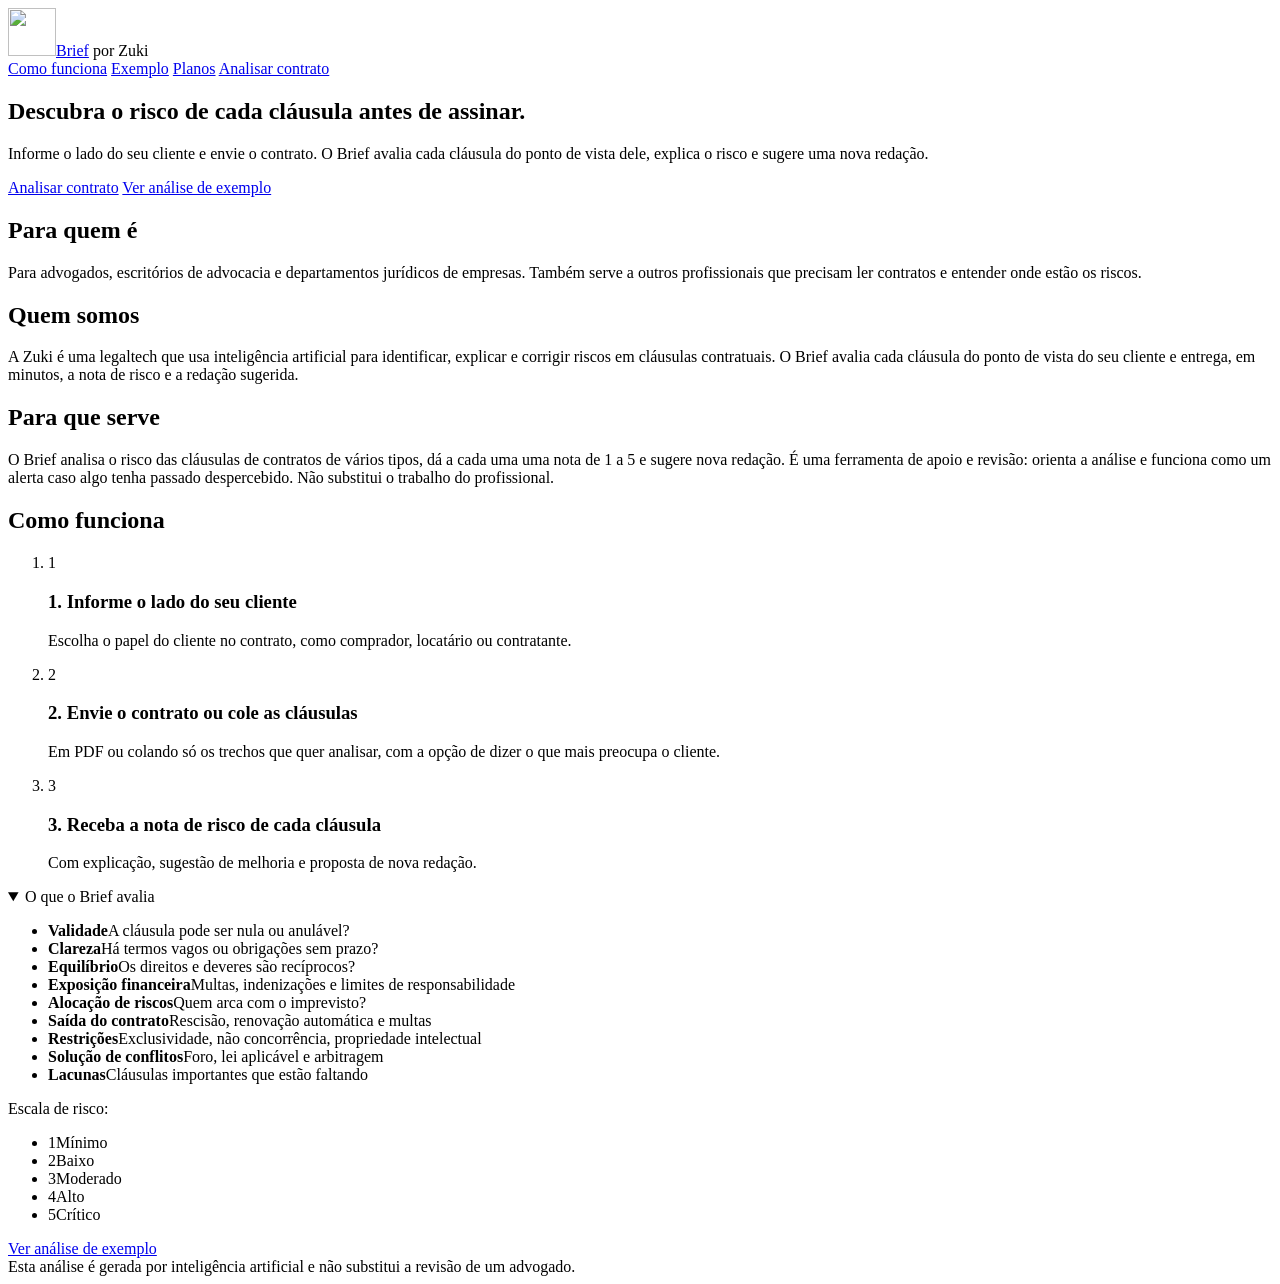
==== commit 12902f85: "Add files via upload" ====
--- a/public/index.html
+++ b/public/index.html
@@ -1,264 +1,109 @@
-<!DOCTYPE html>
-<html lang="pt-BR">
-<head>
-  <meta charset="UTF-8">
-  <meta name="viewport" content="width=device-width, initial-scale=1">
-  <title>Brief — Análise de risco contratual</title>
-  <link rel="preconnect" href="https://fonts.googleapis.com">
-  <link rel="stylesheet" href="https://fonts.googleapis.com/css2?family=IBM+Plex+Sans:wght@400;500;600;700&display=swap">
-  <link rel="icon" href="/logo.webp" type="image/webp">
-  <link rel="stylesheet" href="/estilo.css">
-</head>
-<body>
-  <header class="topo">
-    <div class="conteudo topo-interno">
-      <a class="logo" href="/" aria-label="Brief, por Zuki — início"><img src="/logo.webp" alt="" width="48" height="48">Brief</a>
-      <span class="sublogo">por Zuki</span>
-      <nav class="menu" aria-label="Menu principal">
-        <a href="/#como-funciona">Como funciona</a>
-        <a href="/#planos">Planos</a>
-        <a href="/exemplo" id="menu-exemplo">Exemplo</a>
-      </nav>
-    </div>
-  </header>
-
-  <main class="conteudo">
-    <!-- ============ FORMULÁRIO ============ -->
-    <section id="tela-form">
-      <div class="intro">
-        <h1>Descubra o risco de cada cláusula antes de assinar.</h1>
-        <p>Informe o lado do seu cliente e envie o contrato. A Brief avalia cada cláusula do ponto de vista dele, explica o risco e sugere uma nova redação.</p>
-
-        <div class="capa" role="list">
-          <article class="capa-bloco" role="listitem">
-            <h2>Quem somos</h2>
-            <p>Somos a Zuki: estudantes de Direito que convivem com contratos extensos. Percebemos que a revisão toma muito tempo e que, em dezenas de páginas, sempre há o risco de uma cláusula perigosa passar despercebida. Criamos a Brief para ajudar nessa leitura.</p>
-          </article>
-          <article class="capa-bloco" role="listitem">
-            <h2>Para quem é</h2>
-            <p>Para advogados, escritórios de advocacia e departamentos jurídicos de empresas. Também serve a outros profissionais que precisam ler contratos e entender onde estão os riscos.</p>
-          </article>
-          <article class="capa-bloco" role="listitem">
-            <h2>Para que serve</h2>
-            <p>A Brief analisa o risco das cláusulas de contratos de vários tipos, dá a cada uma uma nota de 1 a 5 e sugere nova redação. É uma ferramenta de apoio e revisão: orienta a análise e funciona como um alerta caso algo tenha passado despercebido. Não substitui o trabalho do profissional.</p>
-          </article>
-        </div>
-
-        <div class="intro-acoes">
-          <a href="#form" class="botao-principal link-botao">Analisar contrato</a>
-          <a href="/exemplo" class="botao-sec link-botao">Ver análise de exemplo</a>
-        </div>
-      </div>
-
-      <section id="como-funciona" class="como-funciona" aria-labelledby="titulo-como-funciona">
-        <h2 id="titulo-como-funciona" class="secao-titulo">Como funciona</h2>
-        <ol class="passos">
-          <li><span class="passo-num" aria-hidden="true">1</span><span><span class="sr-only">1. </span>Informe o lado do seu cliente</span></li>
-          <li><span class="passo-num" aria-hidden="true">2</span><span><span class="sr-only">2. </span>Envie o contrato ou cole as cláusulas</span></li>
-          <li><span class="passo-num" aria-hidden="true">3</span><span><span class="sr-only">3. </span>Receba a nota de risco de cada cláusula, com explicação e sugestão de redação</span></li>
-        </ol>
-
-        <details id="criterios-det" class="criterios-det" open>
-          <summary class="subtitulo">O que a Brief avalia</summary>
-          <ul class="criterios-lista">
-            <li><strong>Validade</strong><span>A cláusula pode ser nula ou anulável?</span></li>
-            <li><strong>Clareza</strong><span>Há termos vagos ou obrigações sem prazo?</span></li>
-            <li><strong>Equilíbrio</strong><span>Os direitos e deveres são recíprocos?</span></li>
-            <li><strong>Exposição financeira</strong><span>Multas, indenizações e limites de responsabilidade</span></li>
-            <li><strong>Alocação de riscos</strong><span>Quem arca com o imprevisto?</span></li>
-            <li><strong>Saída do contrato</strong><span>Rescisão, renovação automática e multas</span></li>
-            <li><strong>Restrições</strong><span>Exclusividade, não concorrência, propriedade intelectual</span></li>
-            <li><strong>Solução de conflitos</strong><span>Foro, lei aplicável e arbitragem</span></li>
-            <li><strong>Lacunas</strong><span>Cláusulas importantes que estão faltando</span></li>
-          </ul>
-        </details>
-
-        <div class="escala">
-          <span class="escala-rotulo">Escala de risco:</span>
-          <ul class="escala-lista">
-            <li class="nota-1"><span class="selo mini-selo">1</span>Mínimo</li>
-            <li class="nota-2"><span class="selo mini-selo">2</span>Baixo</li>
-            <li class="nota-3"><span class="selo mini-selo">3</span>Moderado</li>
-            <li class="nota-4"><span class="selo mini-selo">4</span>Alto</li>
-            <li class="nota-5"><span class="selo mini-selo">5</span>Crítico</li>
-          </ul>
-          <a href="/exemplo" class="botao-sec link-botao">Ver análise de exemplo</a>
-        </div>
-      </section>
-
-      <form id="form" class="cartao" novalidate>
-        <fieldset>
-          <legend>1. De que lado está o seu cliente?</legend>
-          <label for="lado">Papel do cliente no contrato</label>
-          <select id="lado" name="lado" required>
-            <option value="" selected disabled>Selecione o papel do cliente</option>
-            <optgroup label="Compra e venda">
-              <option value="Comprador" data-contrato="compra e venda">Comprador</option>
-              <option value="Vendedor" data-contrato="compra e venda">Vendedor</option>
-            </optgroup>
-            <optgroup label="Locação">
-              <option value="Locador" data-contrato="locação">Locador</option>
-              <option value="Locatário" data-contrato="locação">Locatário</option>
-            </optgroup>
-            <optgroup label="Prestação de serviços">
-              <option value="Contratante" data-contrato="prestação de serviços">Contratante</option>
-              <option value="Contratado (prestador)" data-contrato="prestação de serviços">Contratado (prestador)</option>
-            </optgroup>
-            <optgroup label="Trabalho">
-              <option value="Empregador" data-contrato="trabalho">Empregador</option>
-              <option value="Empregado" data-contrato="trabalho">Empregado</option>
-            </optgroup>
-            <optgroup label="Empréstimo ou financiamento">
-              <option value="Credor" data-contrato="empréstimo ou financiamento">Credor</option>
-              <option value="Devedor" data-contrato="empréstimo ou financiamento">Devedor</option>
-            </optgroup>
-            <optgroup label="Franquia">
-              <option value="Franqueador" data-contrato="franquia">Franqueador</option>
-              <option value="Franqueado" data-contrato="franquia">Franqueado</option>
-            </optgroup>
-            <optgroup label="Licenciamento">
-              <option value="Licenciante" data-contrato="licenciamento">Licenciante</option>
-              <option value="Licenciado" data-contrato="licenciamento">Licenciado</option>
-            </optgroup>
-            <optgroup label="Sociedade ou investimento">
-              <option value="Sócio ou investidor" data-contrato="sociedade ou investimento">Sócio ou investidor</option>
-              <option value="Sociedade" data-contrato="sociedade ou investimento">Sociedade</option>
-            </optgroup>
-            <option value="Outro">Outro</option>
-          </select>
-          <div id="campo-outro" class="oculto">
-            <label for="papel-outro">Descreva o papel do cliente</label>
-            <input id="papel-outro" type="text" maxlength="100" placeholder="Ex.: fiador, cedente, representante comercial">
-          </div>
-        </fieldset>
-
-        <fieldset>
-          <legend>2. Qual é o contrato?</legend>
-          <div class="abas" role="tablist">
-            <button type="button" role="tab" id="aba-pdf" class="aba ativa" aria-selected="true">Enviar PDF</button>
-            <button type="button" role="tab" id="aba-texto" class="aba" aria-selected="false">Colar cláusulas</button>
-          </div>
-
-          <div id="painel-pdf">
-            <label id="area-pdf" class="area-arquivo" for="arquivo">
-              <input id="arquivo" type="file" accept="application/pdf,.pdf">
-              <strong id="nome-arquivo">Clique para escolher o PDF ou arraste-o até aqui</strong>
-              <span>Contrato inteiro · até 10 MB · o arquivo não é salvo</span>
-            </label>
-          </div>
-
-          <div id="painel-texto" class="oculto">
-            <label for="texto">Cole ou transcreva as cláusulas que deseja analisar</label>
-            <textarea id="texto" rows="10" placeholder="CLÁUSULA 1ª – DO OBJETO&#10;..."></textarea>
-          </div>
-        </fieldset>
-
-        <div class="passo">
-          <label for="preocupacoes" class="titulo-passo">3. O que mais preocupa o seu cliente neste contrato? (opcional)</label>
-          <textarea id="preocupacoes" class="curto" rows="3" maxlength="500" aria-describedby="contador-preocupacoes" placeholder="Ex.: prazo de entrega, multa por rescisão, responsabilidade por defeitos"></textarea>
-          <p id="contador-preocupacoes" class="contador">0 de 500 caracteres</p>
-        </div>
-
-        <fieldset id="campo-senha" class="oculto">
-          <legend>4. Senha de acesso</legend>
-          <label for="senha" class="sr-only">Senha de acesso</label>
-          <input id="senha" type="password" autocomplete="off" placeholder="Senha informada pelo responsável">
-        </fieldset>
-
-        <p id="erro-form" class="erro oculto" role="alert"></p>
-        <button type="submit" class="botao-principal">Analisar contrato</button>
-        <div class="privacidade">
-          <svg class="cadeado" viewBox="0 0 24 24" width="18" height="18" aria-hidden="true" focusable="false"><rect x="4.5" y="10.5" width="15" height="10" rx="2" fill="none" stroke="currentColor" stroke-width="1.8"/><path d="M8 10.5V7.5a4 4 0 0 1 8 0v3" fill="none" stroke="currentColor" stroke-width="1.8" stroke-linecap="round"/></svg>
-          <div>
-            <p>O arquivo não é salvo. O contrato é processado apenas para gerar a análise e descartado em seguida.</p>
-            <p class="privacidade-menor">O texto é enviado a um modelo de IA para processamento.</p>
-          </div>
-        </div>
-      </form>
-
-      <section id="planos" class="planos" aria-labelledby="titulo-planos">
-        <h2 id="titulo-planos" class="secao-titulo">Planos</h2>
-        <p class="planos-aviso">Proposta de modelo de negócio. Ainda não há cobrança: o uso atual do site é de demonstração.</p>
-        <div class="planos-grade">
-          <article class="plano">
-            <h3>Teste grátis</h3>
-            <p class="plano-preco">R$ 0</p>
-            <p class="plano-desc">1 contrato de até 15 cláusulas, para conhecer a Brief.</p>
-          </article>
-          <article class="plano">
-            <h3>Por contrato</h3>
-            <p class="plano-preco">R$ 9,90</p>
-            <p class="plano-desc">Por contrato de até 40 cláusulas. Ou 10 contratos por R$ 79.</p>
-          </article>
-          <article class="plano">
-            <h3>Escritório</h3>
-            <p class="plano-preco">R$ 149<span> por mês</span></p>
-            <p class="plano-desc">Plano de 6 meses (R$ 760 à vista, 15% de desconto), com até 30 contratos por mês.</p>
-          </article>
-          <article class="plano">
-            <h3>Empresa</h3>
-            <p class="plano-preco">R$ 490<span> por mês</span></p>
-            <p class="plano-desc">Plano de 6 meses (R$ 2.500 à vista), com até 100 contratos por mês, para departamentos jurídicos.</p>
-          </article>
-        </div>
-      </section>
-    </section>
-
-    <!-- ============ CARREGANDO ============ -->
-    <section id="tela-carregando" class="oculto" aria-live="polite">
-      <div class="cartao carregando">
-        <div class="spinner" aria-hidden="true"></div>
-        <h2 id="msg-carregando">Lendo o contrato…</h2>
-        <p>A análise pode levar de alguns segundos a alguns minutos, conforme o tamanho do contrato. Não feche esta página.</p>
-      </div>
-    </section>
-
-    <!-- ============ RESULTADO ============ -->
-    <section id="tela-resultado" class="oculto">
-      <div id="faixa-exemplo" class="faixa-exemplo oculto" role="note">
-        <p>Este é um exemplo com um contrato fictício.</p>
-        <a href="/#form" class="botao-principal pequeno link-botao nao-imprimir">Analisar o meu contrato</a>
-      </div>
-      <div class="barra-acoes nao-imprimir">
-        <button type="button" id="btn-nova" class="botao-sec">← Nova análise</button>
-        <button type="button" id="btn-pdf" class="botao-principal pequeno">Exportar relatório em PDF</button>
-      </div>
-
-      <div id="resumo" class="cartao resumo"></div>
-
-      <div class="filtros nao-imprimir">
-        <div>
-          <label for="filtro-nota">Filtrar por nota</label>
-          <select id="filtro-nota">
-            <option value="0">Todas as notas</option>
-            <option value="5">5 — Crítico</option>
-            <option value="4">4 — Alto</option>
-            <option value="3">3 — Moderado</option>
-            <option value="2">2 — Baixo</option>
-            <option value="1">1 — Mínimo</option>
-            <option value="4+">4 ou mais</option>
-            <option value="3+">3 ou mais</option>
-          </select>
-        </div>
-        <div>
-          <label for="ordem">Ordenar por</label>
-          <select id="ordem">
-            <option value="contrato">Ordem do contrato</option>
-            <option value="maior">Maior risco primeiro</option>
-            <option value="menor">Menor risco primeiro</option>
-          </select>
-        </div>
-      </div>
-
-      <div id="lista-clausulas"></div>
-      <section id="lacunas" class="oculto"></section>
-    </section>
-  </main>
-
-  <footer class="rodape">
-    <div class="conteudo">Esta análise é gerada por inteligência artificial e não substitui a revisão de um advogado.</div>
-  </footer>
-
-  <script src="/app.js"></script>
-</body>
-</html>
+<!DOCTYPE html>
+<html lang="pt-BR">
+<head>
+  <meta charset="UTF-8">
+  <meta name="viewport" content="width=device-width, initial-scale=1">
+  <title>Brief — Análise de risco contratual</title>
+  <link rel="preconnect" href="https://fonts.googleapis.com">
+  <link rel="stylesheet" href="https://fonts.googleapis.com/css2?family=IBM+Plex+Sans:wght@400;500;600;700&display=swap">
+  <link rel="icon" href="/logo.webp" type="image/webp">
+  <link rel="stylesheet" href="/estilo.css">
+</head>
+<body data-pagina="inicio">
+  <header class="topo">
+    <div class="conteudo topo-interno">
+      <a class="logo" href="/" aria-label="Brief, por Zuki — início"><img src="/logo.webp" alt="" width="48" height="48">Brief</a>
+      <span class="sublogo">por Zuki</span>
+      <nav class="menu" aria-label="Menu principal">
+        <a href="/#como-funciona">Como funciona</a>
+        <a href="/exemplo" id="menu-exemplo">Exemplo</a>
+        <a href="/planos">Planos</a>
+        <a href="/analisar" class="menu-cta">Analisar contrato</a>
+      </nav>
+    </div>
+  </header>
+
+  <main class="conteudo">
+    <section class="hero">
+      <h1>Descubra o risco de cada cláusula antes de assinar.</h1>
+      <p class="hero-sub">Informe o lado do seu cliente e envie o contrato. O Brief avalia cada cláusula do ponto de vista dele, explica o risco e sugere uma nova redação.</p>
+      <div class="intro-acoes">
+        <a href="/analisar" class="botao-principal link-botao">Analisar contrato</a>
+        <a href="/exemplo" class="botao-sec link-botao">Ver análise de exemplo</a>
+      </div>
+    </section>
+
+    <section class="apresentacao" aria-label="Apresentação">
+      <article>
+        <h2>Para quem é</h2>
+        <p>Para advogados, escritórios de advocacia e departamentos jurídicos de empresas. Também serve a outros profissionais que precisam ler contratos e entender onde estão os riscos.</p>
+      </article>
+      <article>
+        <h2>Quem somos</h2>
+        <p>A Zuki é uma legaltech que usa inteligência artificial para identificar, explicar e corrigir riscos em cláusulas contratuais. O Brief avalia cada cláusula do ponto de vista do seu cliente e entrega, em minutos, a nota de risco e a redação sugerida.</p>
+      </article>
+      <article>
+        <h2>Para que serve</h2>
+        <p>O Brief analisa o risco das cláusulas de contratos de vários tipos, dá a cada uma uma nota de 1 a 5 e sugere nova redação. É uma ferramenta de apoio e revisão: orienta a análise e funciona como um alerta caso algo tenha passado despercebido. Não substitui o trabalho do profissional.</p>
+      </article>
+    </section>
+
+    <section id="como-funciona" class="como-funciona" aria-labelledby="titulo-como-funciona">
+      <h2 id="titulo-como-funciona" class="secao-titulo">Como funciona</h2>
+      <ol class="linha-tempo">
+        <li>
+          <span class="marco" aria-hidden="true">1</span>
+          <h3><span class="sr-only">1. </span>Informe o lado do seu cliente</h3>
+          <p>Escolha o papel do cliente no contrato, como comprador, locatário ou contratante.</p>
+        </li>
+        <li>
+          <span class="marco" aria-hidden="true">2</span>
+          <h3><span class="sr-only">2. </span>Envie o contrato ou cole as cláusulas</h3>
+          <p>Em PDF ou colando só os trechos que quer analisar, com a opção de dizer o que mais preocupa o cliente.</p>
+        </li>
+        <li>
+          <span class="marco" aria-hidden="true">3</span>
+          <h3><span class="sr-only">3. </span>Receba a nota de risco de cada cláusula</h3>
+          <p>Com explicação, sugestão de melhoria e proposta de nova redação.</p>
+        </li>
+      </ol>
+
+      <details id="criterios-det" class="criterios-det" open>
+          <summary class="subtitulo">O que o Brief avalia</summary>
+          <ul class="criterios-lista">
+            <li><strong>Validade</strong><span>A cláusula pode ser nula ou anulável?</span></li>
+            <li><strong>Clareza</strong><span>Há termos vagos ou obrigações sem prazo?</span></li>
+            <li><strong>Equilíbrio</strong><span>Os direitos e deveres são recíprocos?</span></li>
+            <li><strong>Exposição financeira</strong><span>Multas, indenizações e limites de responsabilidade</span></li>
+            <li><strong>Alocação de riscos</strong><span>Quem arca com o imprevisto?</span></li>
+            <li><strong>Saída do contrato</strong><span>Rescisão, renovação automática e multas</span></li>
+            <li><strong>Restrições</strong><span>Exclusividade, não concorrência, propriedade intelectual</span></li>
+            <li><strong>Solução de conflitos</strong><span>Foro, lei aplicável e arbitragem</span></li>
+            <li><strong>Lacunas</strong><span>Cláusulas importantes que estão faltando</span></li>
+          </ul>
+        </details>
+
+      <div class="escala">
+          <span class="escala-rotulo">Escala de risco:</span>
+          <ul class="escala-lista">
+            <li class="nota-1"><span class="selo mini-selo">1</span>Mínimo</li>
+            <li class="nota-2"><span class="selo mini-selo">2</span>Baixo</li>
+            <li class="nota-3"><span class="selo mini-selo">3</span>Moderado</li>
+            <li class="nota-4"><span class="selo mini-selo">4</span>Alto</li>
+            <li class="nota-5"><span class="selo mini-selo">5</span>Crítico</li>
+          </ul>
+          <a href="/exemplo" class="botao-sec link-botao">Ver análise de exemplo</a>
+        </div>
+    </section>
+
+  </main>
+
+  <footer class="rodape">
+    <div class="conteudo">Esta análise é gerada por inteligência artificial e não substitui a revisão de um advogado.</div>
+  </footer>
+  <script>
+    /* critérios: abertos no computador e no tablet, recolhidos no celular */
+    document.getElementById("criterios-det").open = matchMedia("(min-width: 640px)").matches;
+  </script>
+</body>
+</html>
